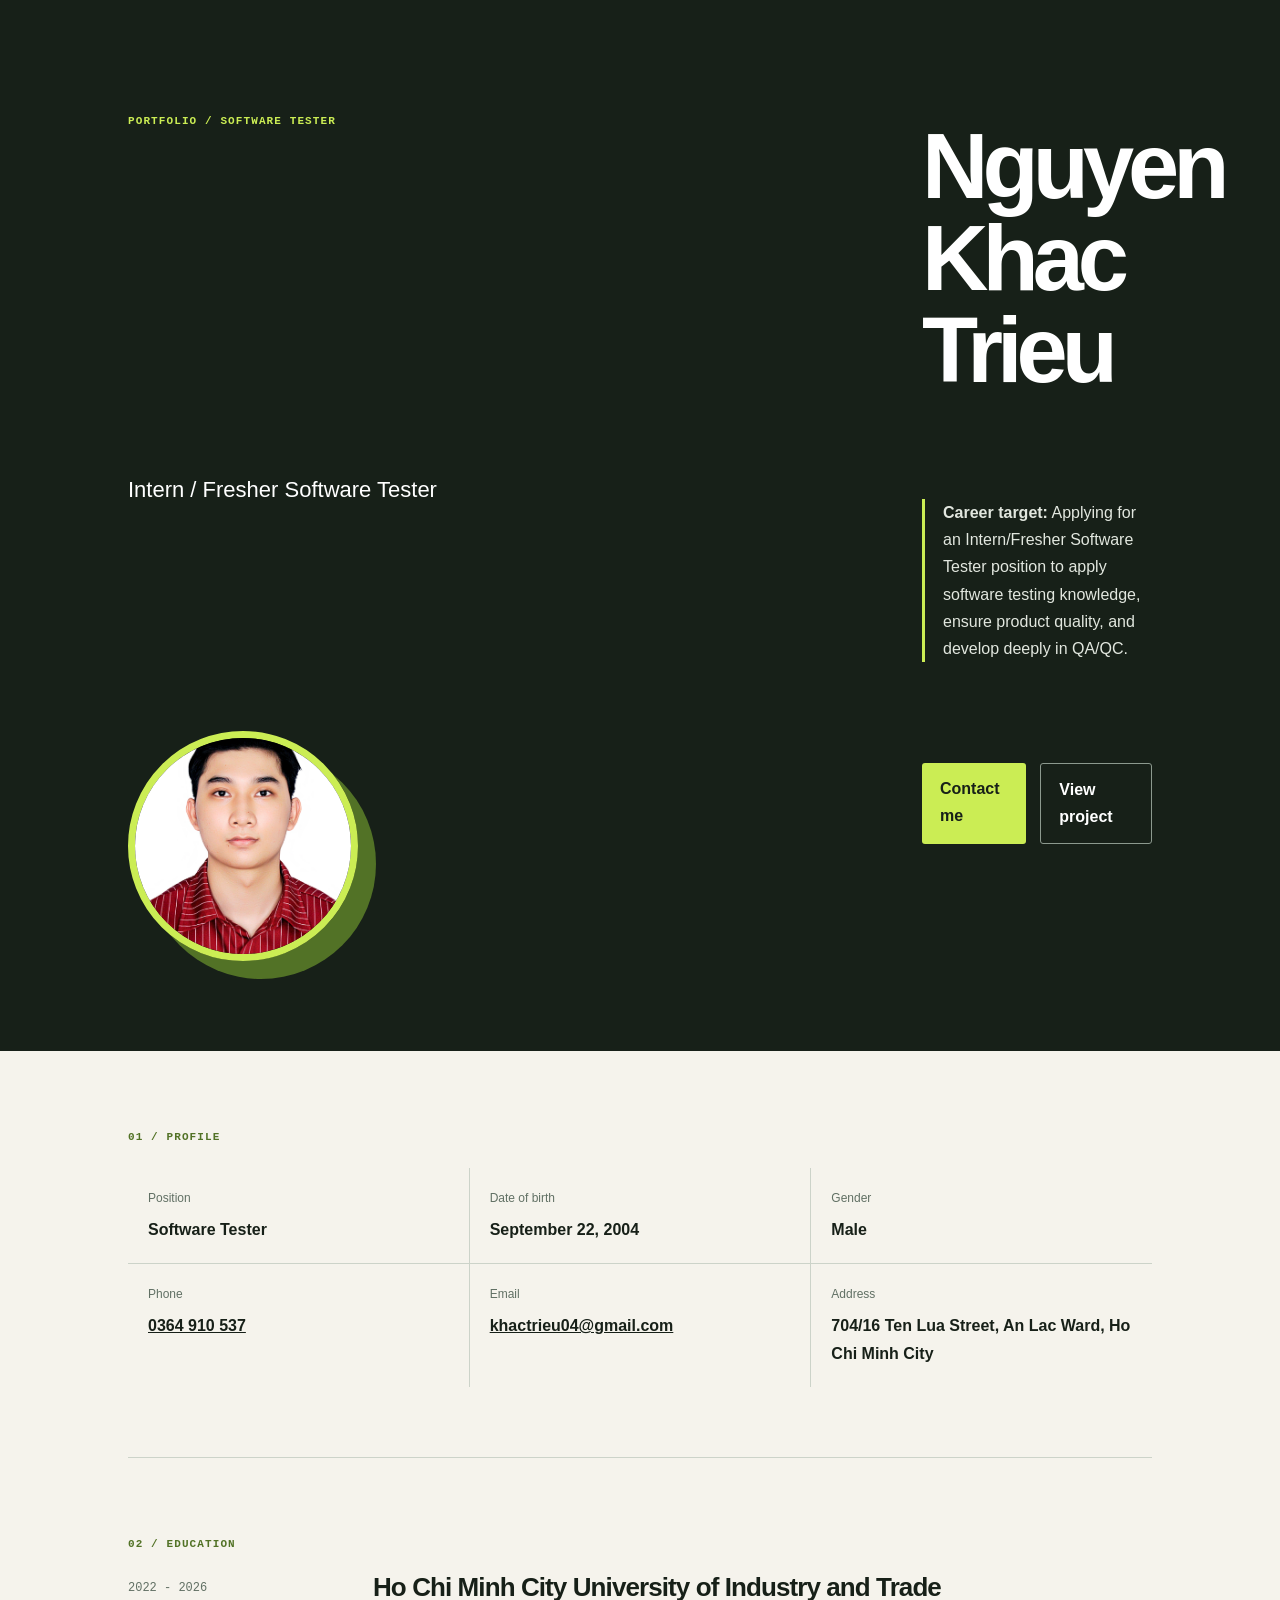
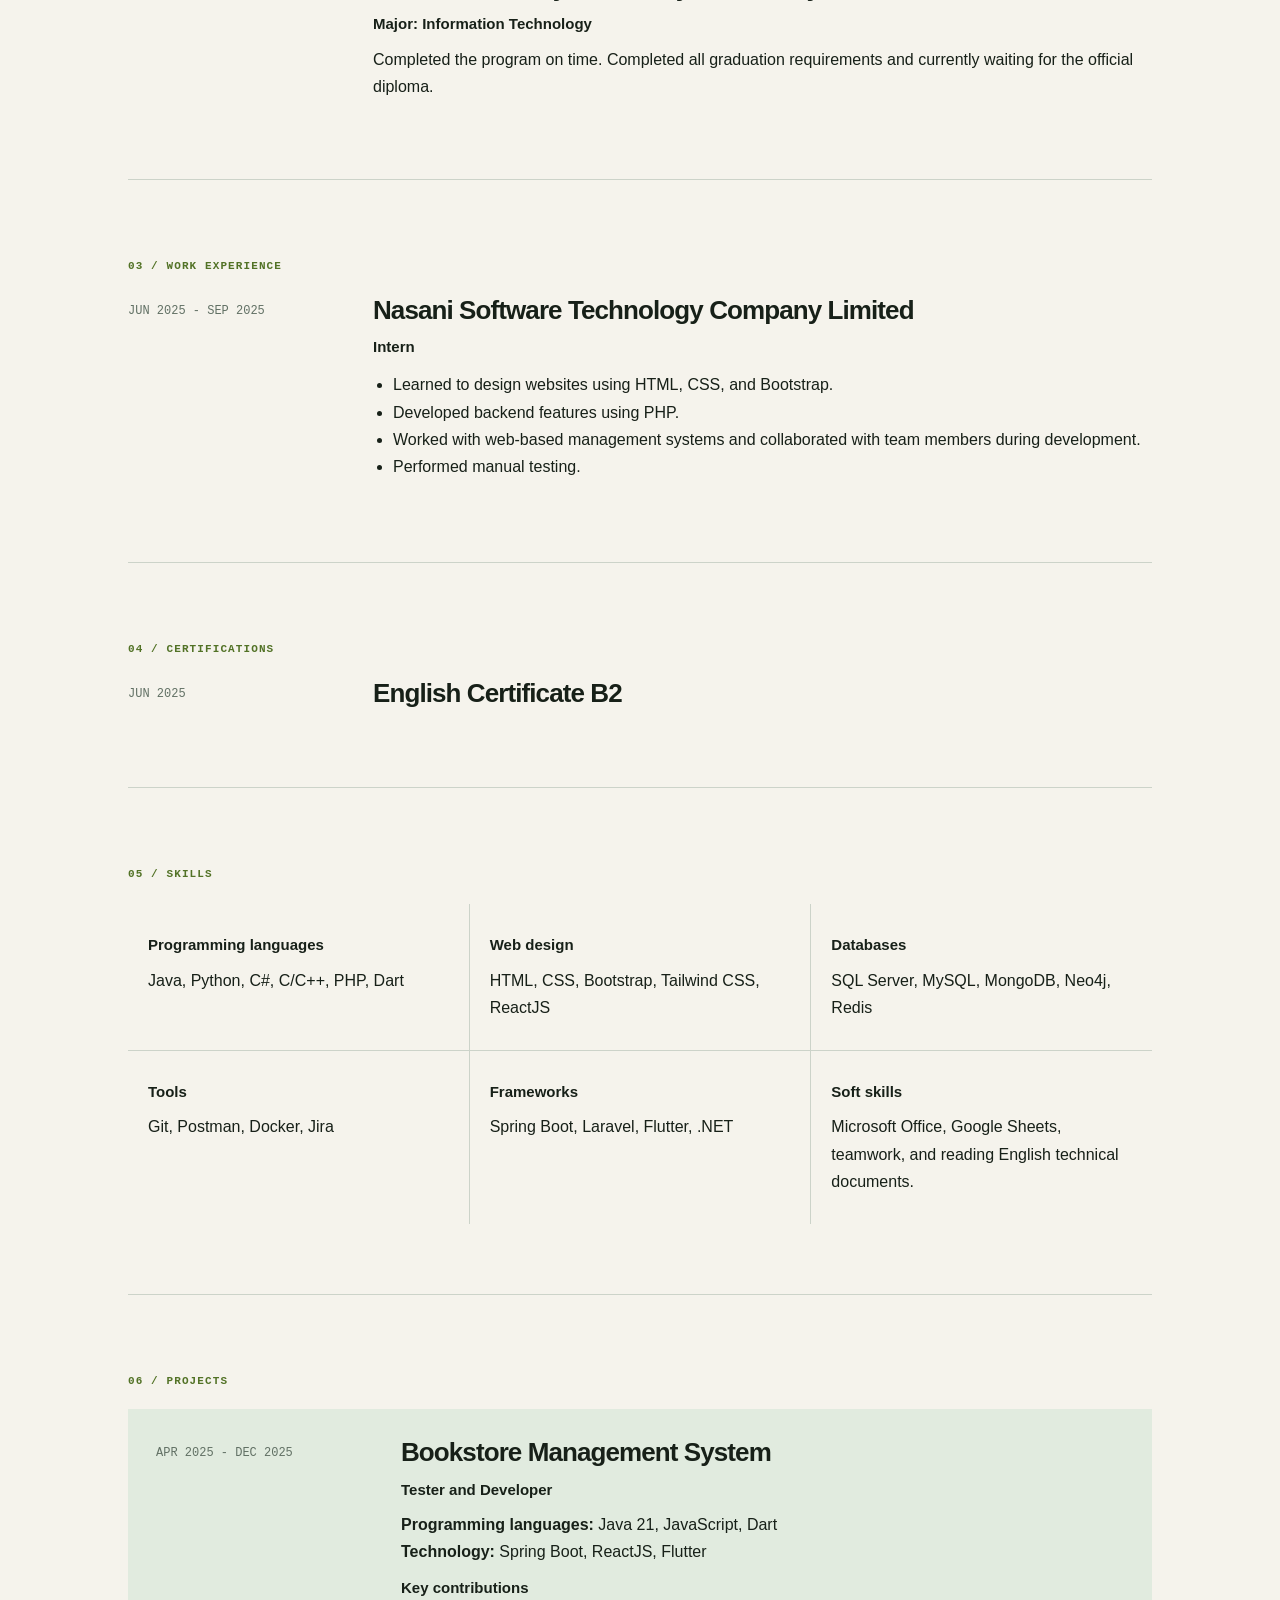
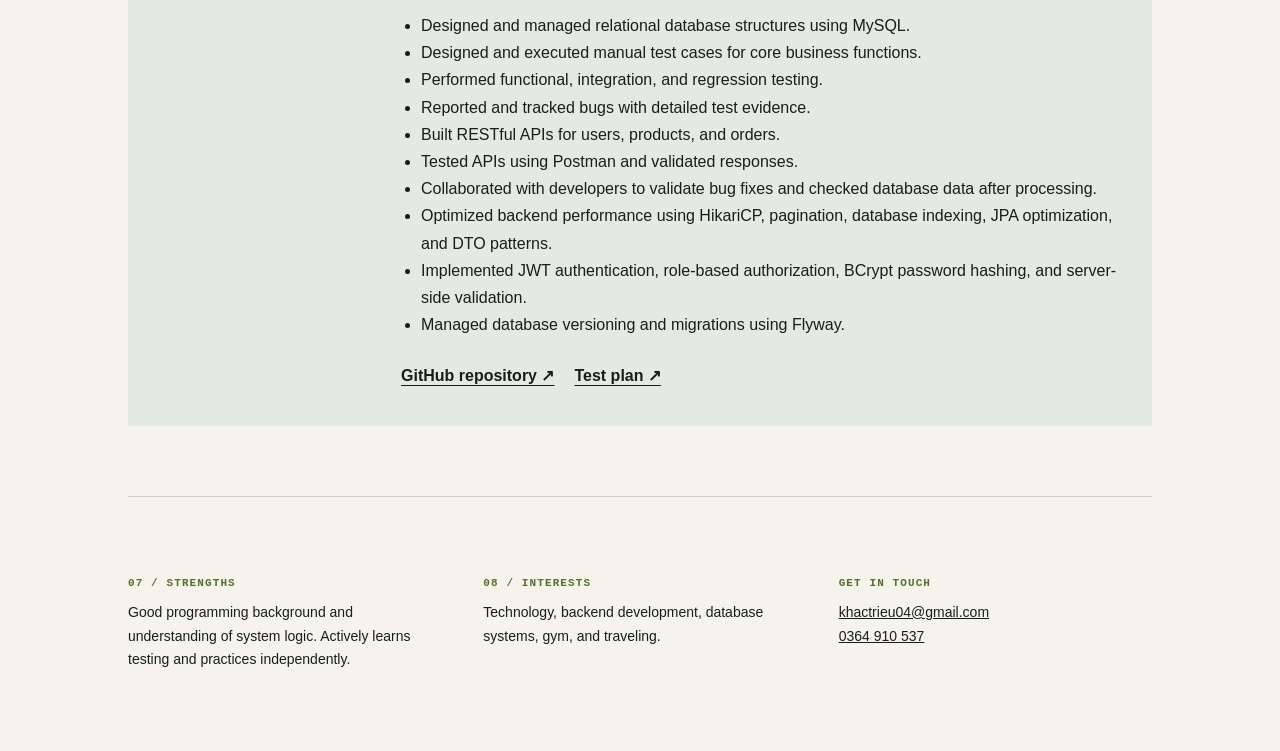
==== index.html @ 290a9544 "Create personal Software Tester portfolio" ====
<!doctype html>
<html lang="en">
  <head>
    <meta charset="UTF-8" />
    <meta name="viewport" content="width=device-width, initial-scale=1.0" />
    <title>Nguyen Khac Trieu | Software Tester</title>
    <link rel="stylesheet" href="styles.css" />
    <link rel="stylesheet" href="profile.css" />
  </head>
  <body>
    <header class="hero">
      <div class="container hero-content">
        <p class="label">PORTFOLIO / SOFTWARE TESTER</p>
        <h1>Nguyen Khac Trieu</h1>
        <p class="subtitle">Intern / Fresher Software Tester</p>
        <p class="target">
          <b>Career target:</b> Applying for an Intern/Fresher Software Tester
          position to apply software testing knowledge, ensure product quality,
          and develop deeply in QA/QC.
        </p>
        <img
          class="profile-photo"
          src="./img/avt.jpg"
          alt="Nguyen Khac Trieu profile placeholder"
        />
        <div class="buttons">
          <a href="mailto:khactrieu04@gmail.com">Contact me</a
          ><a class="secondary" href="#projects">View project</a>
        </div>
      </div>
    </header>

    <main class="container">
      <section>
        <p class="label">01 / PROFILE</p>
        <div class="profile-grid">
          <div><span>Position</span><b>Software Tester</b></div>
          <div><span>Date of birth</span><b>September 22, 2004</b></div>
          <div><span>Gender</span><b>Male</b></div>
          <div>
            <span>Phone</span><b><a href="tel:+84364910537">0364 910 537</a></b>
          </div>
          <div>
            <span>Email</span
            ><b
              ><a href="mailto:khactrieu04@gmail.com"
                >khactrieu04@gmail.com</a
              ></b
            >
          </div>
          <div>
            <span>Address</span
            ><b>704/16 Ten Lua Street, An Lac Ward, Ho Chi Minh City</b>
          </div>
        </div>
      </section>

      <section>
        <p class="label">02 / EDUCATION</p>
        <article>
          <div class="date">2022 - 2026</div>
          <div>
            <h2>Ho Chi Minh City University of Industry and Trade</h2>
            <h3>Major: Information Technology</h3>
            <p>
              Completed the program on time. Completed all graduation
              requirements and currently waiting for the official diploma.
            </p>
          </div>
        </article>
      </section>

      <section>
        <p class="label">03 / WORK EXPERIENCE</p>
        <article>
          <div class="date">JUN 2025 - SEP 2025</div>
          <div>
            <h2>Nasani Software Technology Company Limited</h2>
            <h3>Intern</h3>
            <ul>
              <li>
                Learned to design websites using HTML, CSS, and Bootstrap.
              </li>
              <li>Developed backend features using PHP.</li>
              <li>
                Worked with web-based management systems and collaborated with
                team members during development.
              </li>
              <li>Performed manual testing.</li>
            </ul>
          </div>
        </article>
      </section>

      <section>
        <p class="label">04 / CERTIFICATIONS</p>
        <article>
          <div class="date">JUN 2025</div>
          <div><h2>English Certificate B2</h2></div>
        </article>
      </section>

      <section>
        <p class="label">05 / SKILLS</p>
        <div class="skills">
          <div>
            <h3>Programming languages</h3>
            <p>Java, Python, C#, C/C++, PHP, Dart</p>
          </div>
          <div>
            <h3>Web design</h3>
            <p>HTML, CSS, Bootstrap, Tailwind CSS, ReactJS</p>
          </div>
          <div>
            <h3>Databases</h3>
            <p>SQL Server, MySQL, MongoDB, Neo4j, Redis</p>
          </div>
          <div>
            <h3>Tools</h3>
            <p>Git, Postman, Docker, Jira</p>
          </div>
          <div>
            <h3>Frameworks</h3>
            <p>Spring Boot, Laravel, Flutter, .NET</p>
          </div>
          <div>
            <h3>Soft skills</h3>
            <p>
              Microsoft Office, Google Sheets, teamwork, and reading English
              technical documents.
            </p>
          </div>
        </div>
      </section>

      <section id="projects">
        <p class="label">06 / PROJECTS</p>
        <article class="project">
          <div class="date">APR 2025 - DEC 2025</div>
          <div>
            <h2>Bookstore Management System</h2>
            <h3>Tester and Developer</h3>
            <p>
              <b>Programming languages:</b> Java 21, JavaScript, Dart<br /><b
                >Technology:</b
              >
              Spring Boot, ReactJS, Flutter
            </p>
            <h3>Key contributions</h3>
            <ul>
              <li>
                Designed and managed relational database structures using MySQL.
              </li>
              <li>
                Designed and executed manual test cases for core business
                functions.
              </li>
              <li>
                Performed functional, integration, and regression testing.
              </li>
              <li>Reported and tracked bugs with detailed test evidence.</li>
              <li>Built RESTful APIs for users, products, and orders.</li>
              <li>Tested APIs using Postman and validated responses.</li>
              <li>
                Collaborated with developers to validate bug fixes and checked
                database data after processing.
              </li>
              <li>
                Optimized backend performance using HikariCP, pagination,
                database indexing, JPA optimization, and DTO patterns.
              </li>
              <li>
                Implemented JWT authentication, role-based authorization, BCrypt
                password hashing, and server-side validation.
              </li>
              <li>Managed database versioning and migrations using Flyway.</li>
            </ul>
            <p class="links">
              <a
                href="https://github.com/khactrieu04-hash/BE_DATN_BookStore"
                target="_blank"
                rel="noreferrer"
                >GitHub repository ↗</a
              ><a
                href="https://drive.google.com/drive/folders/1tPNM1lKvEVLTZhK18m5TtWA1KqALMdjG?usp=sharing"
                target="_blank"
                rel="noreferrer"
                >Test plan ↗</a
              >
            </p>
          </div>
        </article>
      </section>

      <section class="three-columns">
        <div>
          <p class="label">07 / STRENGTHS</p>
          <p>
            Good programming background and understanding of system logic.
            Actively learns testing and practices independently.
          </p>
        </div>
        <div>
          <p class="label">08 / INTERESTS</p>
          <p>
            Technology, backend development, database systems, gym, and
            traveling.
          </p>
        </div>
        <div>
          <p class="label">GET IN TOUCH</p>
          <p>
            <a href="mailto:khactrieu04@gmail.com">khactrieu04@gmail.com</a
            ><br /><a href="tel:+84364910537">0364 910 537</a>
          </p>
        </div>
      </section>
    </main>
  </body>
</html>
---- styles.css ----
:root {
  --ink: #172018;
  --paper: #f5f3ec;
  --green: #527226;
  --line: #ccd3c9;
}
* {
  box-sizing: border-box;
}
html {
  scroll-behavior: smooth;
}
body {
  margin: 0;
  background: var(--paper);
  color: var(--ink);
  font:
    16px/1.7 Arial,
    sans-serif;
}
.container {
  max-width: 1080px;
  margin: auto;
  padding: 0 28px;
}
.hero {
  background: var(--ink);
  color: #fff;
  padding: 105px 0 90px;
}
.label {
  font: 11px/1.4 monospace;
  letter-spacing: 0.1em;
  color: var(--green);
  font-weight: bold;
}
.hero .label {
  color: #cbed54;
}
.hero h1 {
  font-size: clamp(48px, 8vw, 92px);
  line-height: 1;
  letter-spacing: -0.065em;
  margin: 15px 0;
}
.subtitle {
  font-size: 22px;
  margin: 0;
}
.target {
  max-width: 700px;
  border-left: 3px solid #cbed54;
  padding-left: 18px;
  margin-top: 28px;
  color: #e2e7df;
}
.buttons {
  display: flex;
  gap: 14px;
  margin-top: 32px;
}
.buttons a {
  background: #cbed54;
  color: var(--ink);
  font-weight: bold;
  text-decoration: none;
  padding: 12px 18px;
  border-radius: 3px;
}
.buttons .secondary {
  background: transparent;
  color: #fff;
  border: 1px solid #8c998e;
}
section {
  padding: 70px 0;
  border-bottom: 1px solid var(--line);
}
.profile-grid,
.skills {
  display: grid;
  grid-template-columns: repeat(3, 1fr);
  gap: 1px;
  background: var(--line);
  margin-top: 22px;
}
.profile-grid div,
.skills div {
  background: var(--paper);
  padding: 20px;
}
.profile-grid span {
  display: block;
  color: #617064;
  font-size: 12px;
  margin-bottom: 8px;
}
.profile-grid a,
.links a,
.three-columns a {
  color: inherit;
}
article {
  display: grid;
  grid-template-columns: 210px 1fr;
  gap: 35px;
  margin-top: 20px;
}
.date {
  font: 12px/1.5 monospace;
  color: #617064;
  padding-top: 7px;
}
h2 {
  font-size: 26px;
  line-height: 1.2;
  letter-spacing: -0.035em;
  margin: 0 0 8px;
}
h3 {
  font-size: 15px;
  margin: 8px 0;
}
p {
  margin: 9px 0;
}
ul {
  padding-left: 20px;
  margin: 12px 0;
}
.project {
  background: #e1ebdf;
  padding: 28px;
}
.links {
  display: flex;
  gap: 20px;
  flex-wrap: wrap;
  margin-top: 24px;
}
.links a {
  font-weight: bold;
  text-underline-offset: 4px;
}
.three-columns {
  display: grid;
  grid-template-columns: repeat(3, 1fr);
  gap: 42px;
  border-bottom: 0;
}
.three-columns p:not(.label) {
  font-size: 14px;
}
@media (max-width: 700px) {
  .container {
    padding: 0 20px;
  }
  .hero {
    padding: 70px 0;
  }
  .profile-grid,
  .skills,
  .three-columns {
    grid-template-columns: 1fr;
    gap: 1px;
  }
  article {
    grid-template-columns: 1fr;
    gap: 8px;
  }
  .project {
    padding: 20px;
  }
  .buttons {
    flex-wrap: wrap;
  }
  section {
    padding: 50px 0;
  }
}
---- profile.css ----
.hero-content {
  display: grid;
  grid-template-columns: 1fr 230px;
  gap: 60px;
  align-items: start;
}

.profile-photo {
  width: 230px;
  height: 230px;
  object-fit: cover;
  border: 7px solid #cbed54;
  border-radius: 50%;
  box-shadow: 18px 18px 0 #527226;
}

@media (max-width: 700px) {
  .hero-content {
    grid-template-columns: 1fr;
    gap: 35px;
  }
  .profile-photo {
    width: 165px;
    height: 165px;
    grid-row: 1;
  }
}
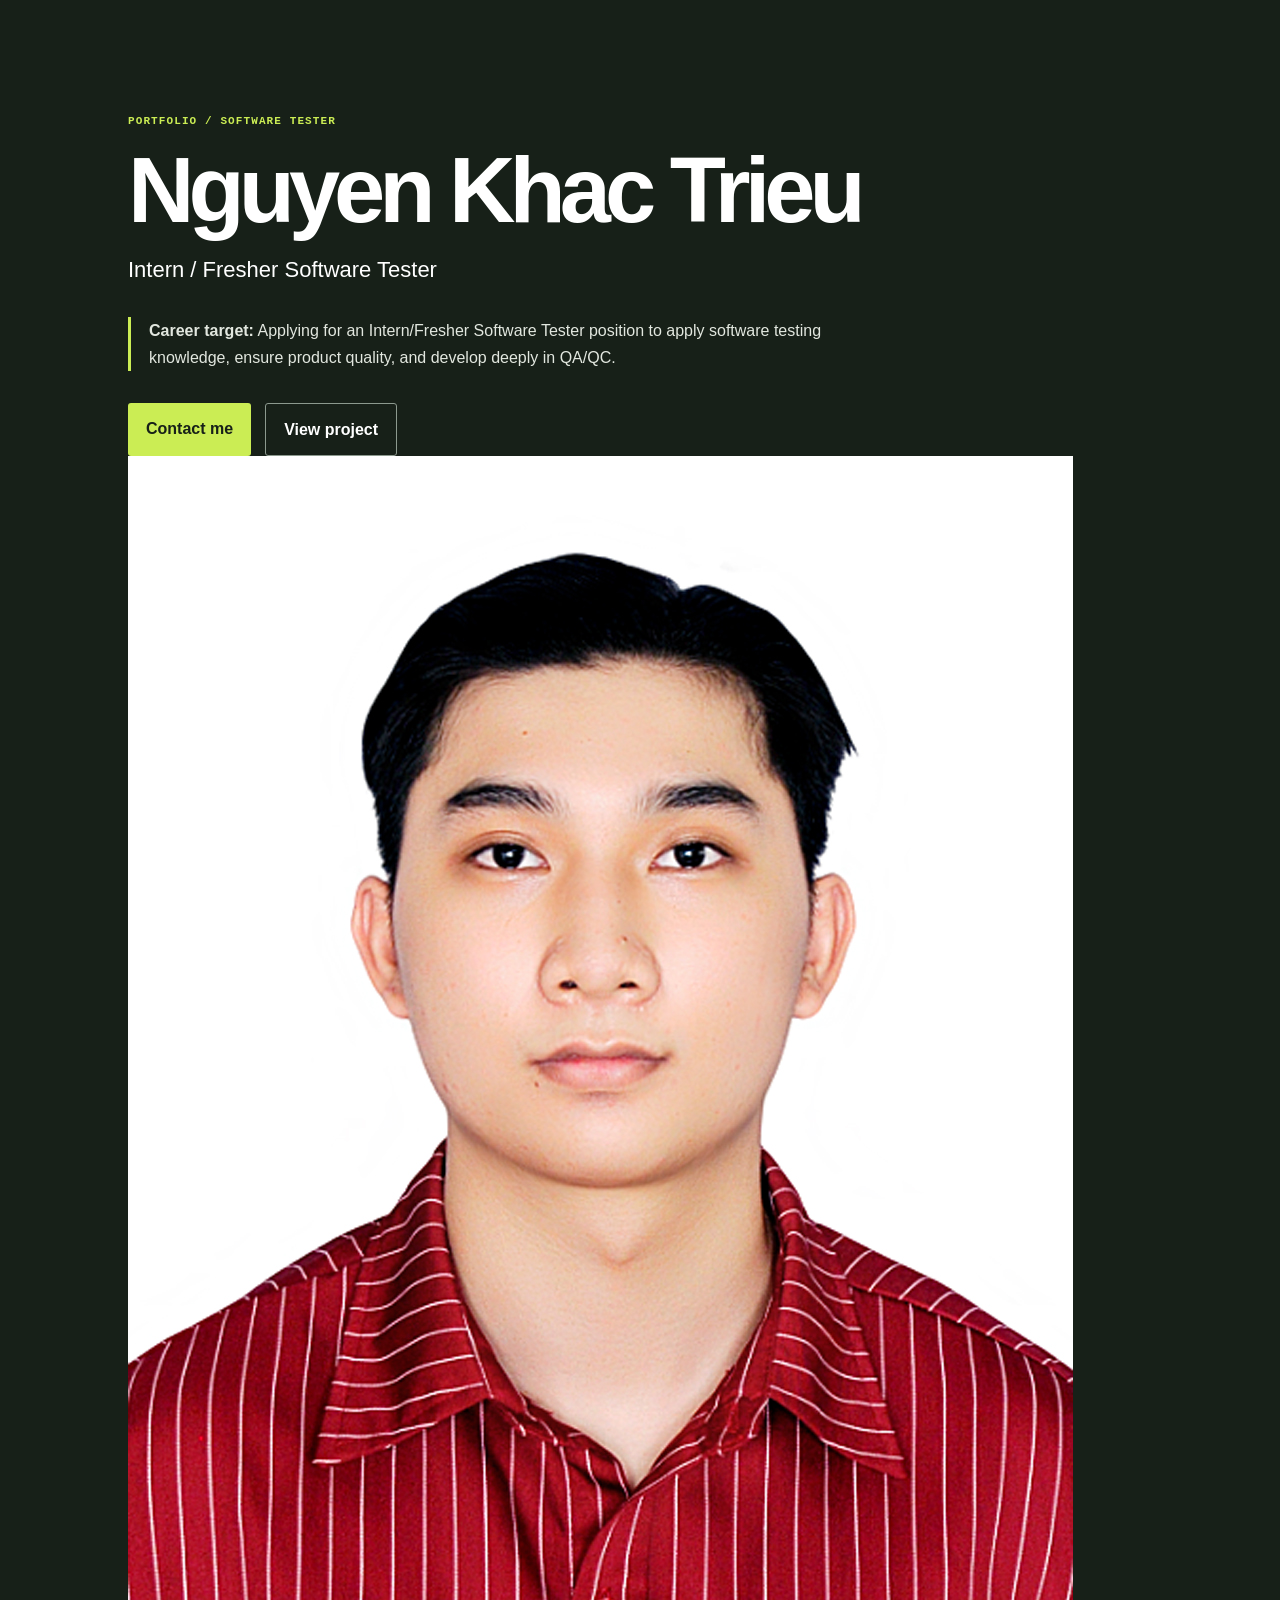
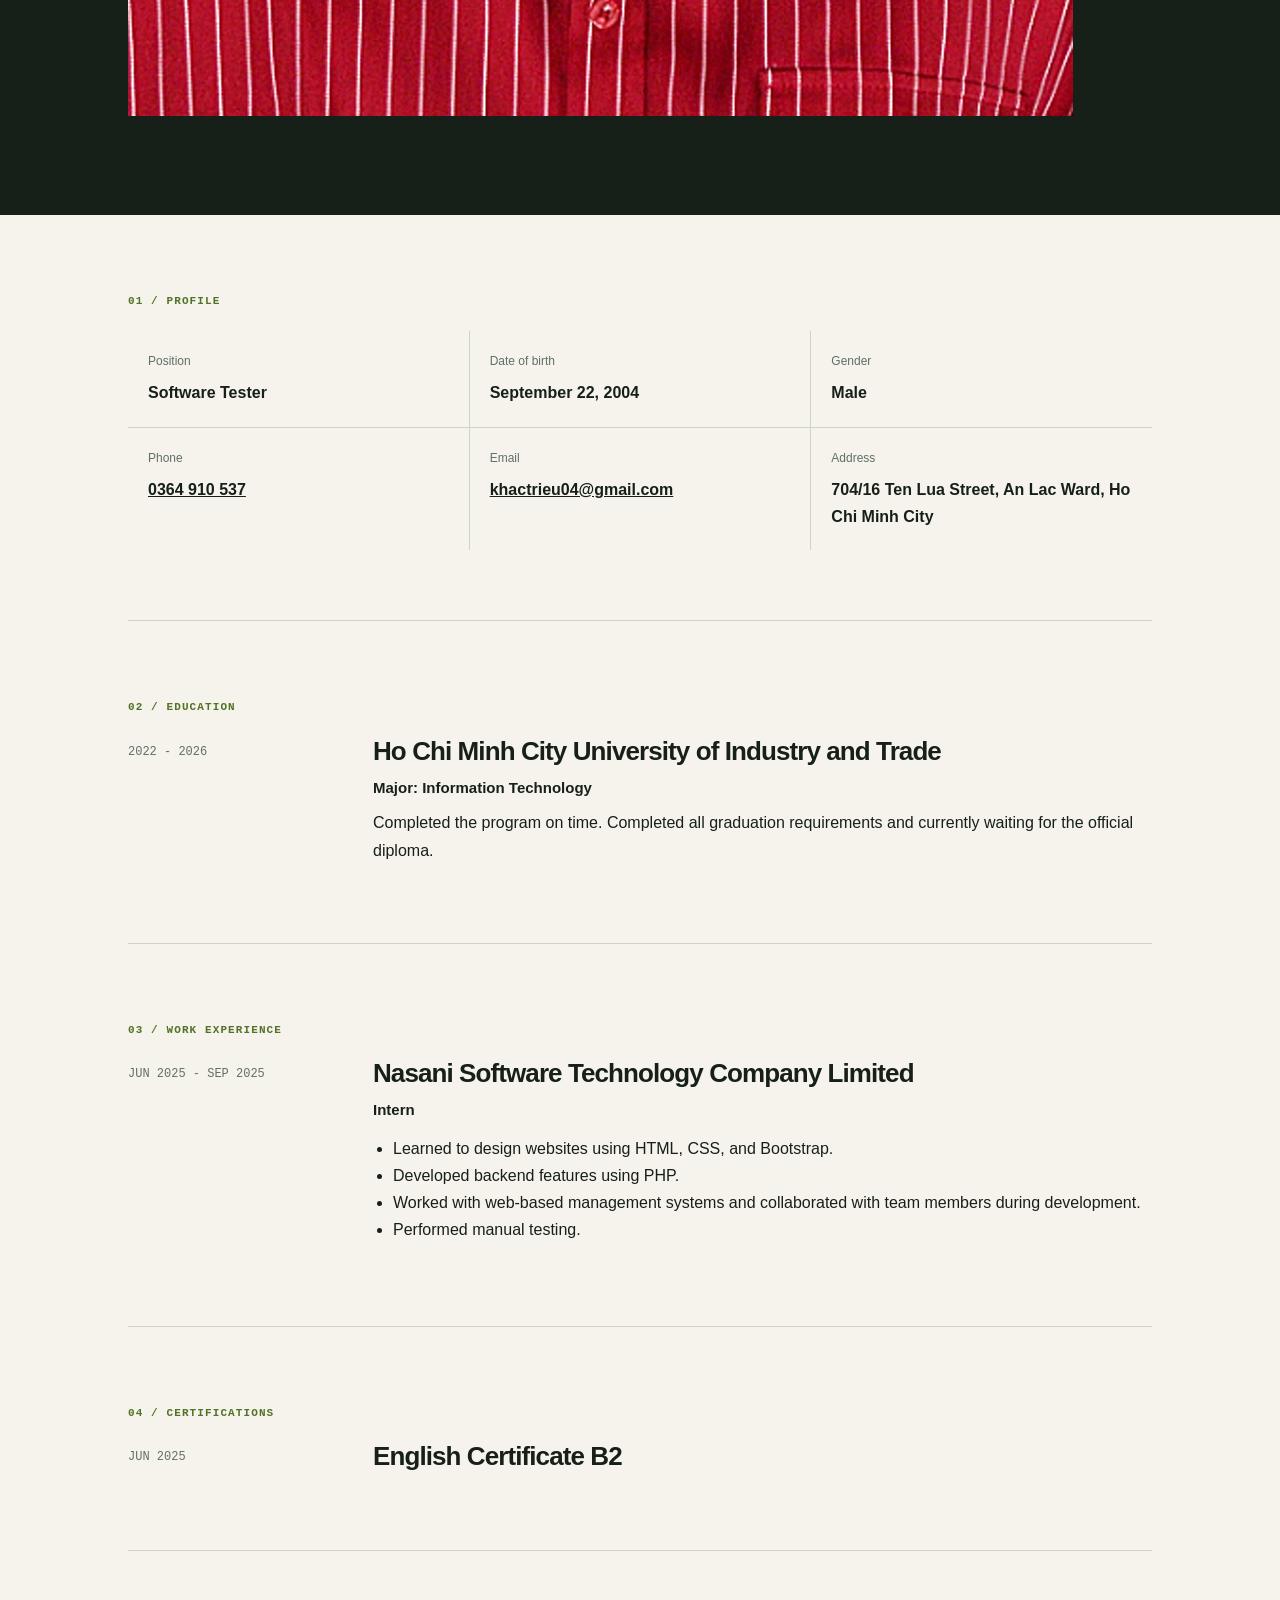
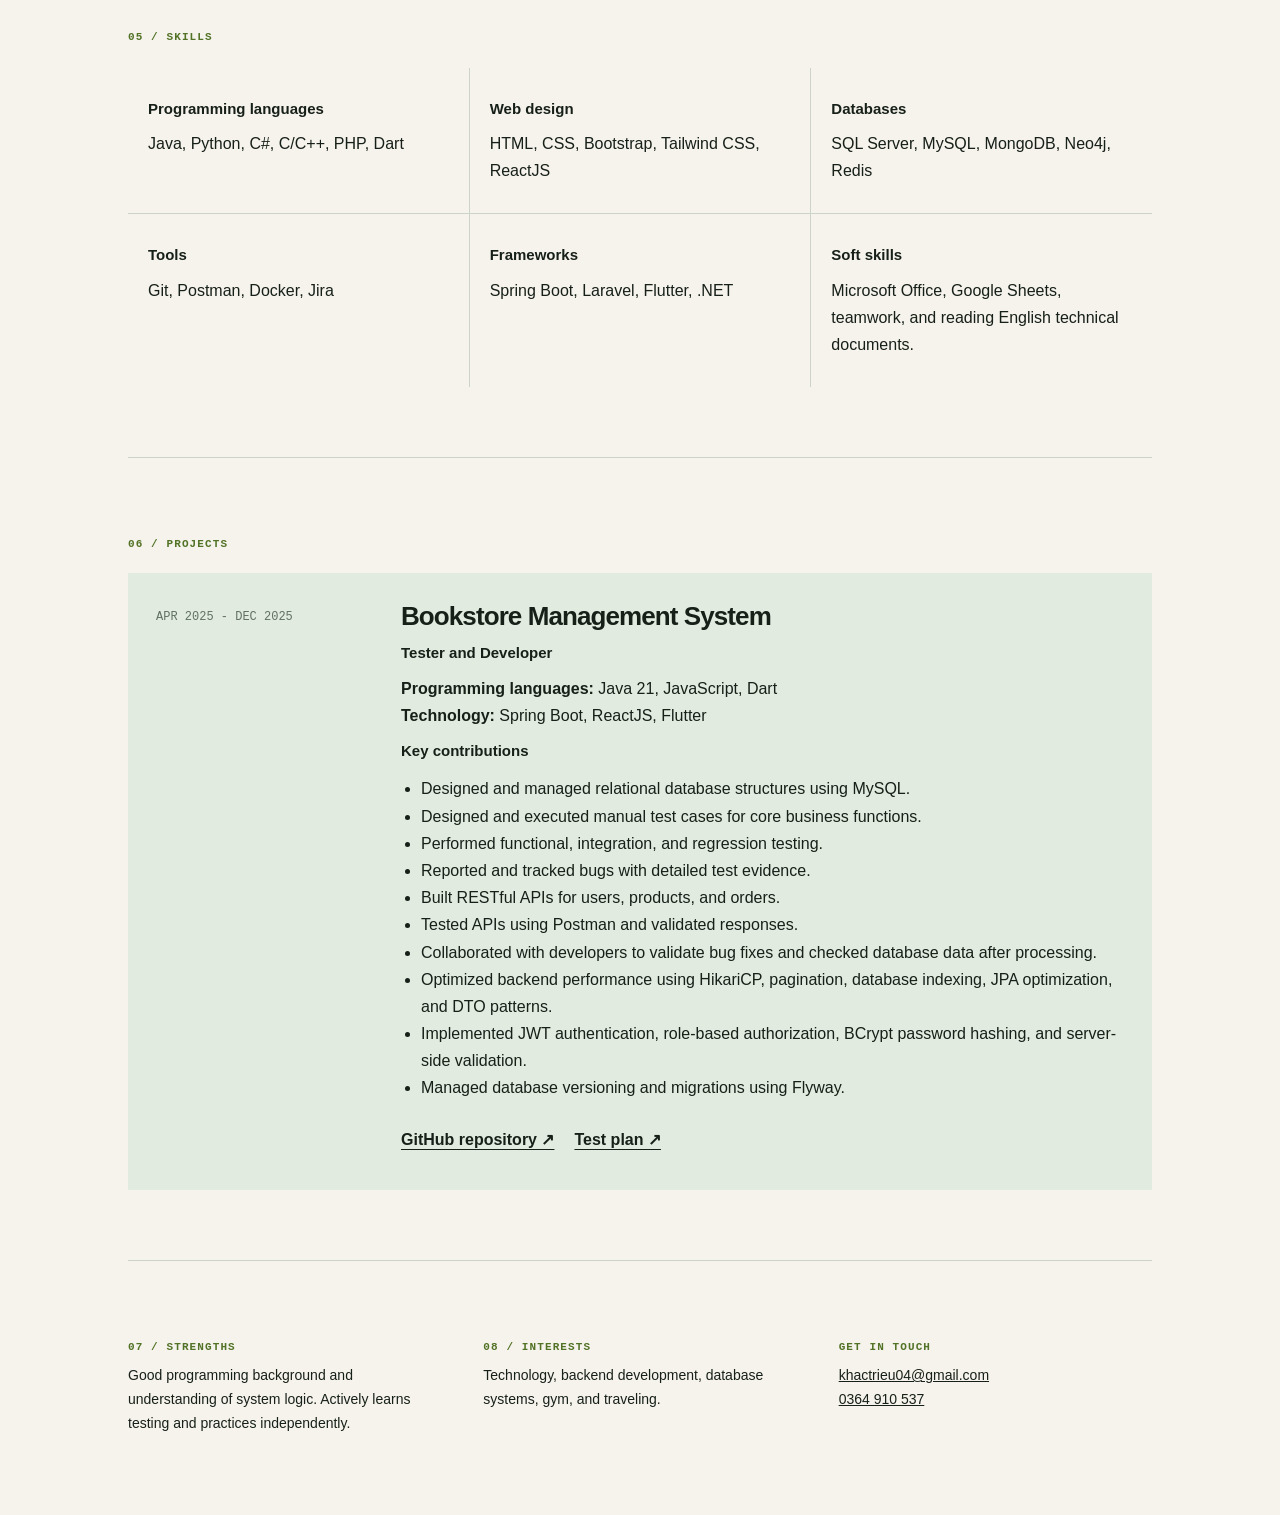
==== commit b6ed62e7: "Adjust header layout v1.1" ====
--- a/index.html
+++ b/index.html
@@ -10,23 +10,30 @@
   <body>
     <header class="hero">
       <div class="container hero-content">
-        <p class="label">PORTFOLIO / SOFTWARE TESTER</p>
-        <h1>Nguyen Khac Trieu</h1>
-        <p class="subtitle">Intern / Fresher Software Tester</p>
-        <p class="target">
-          <b>Career target:</b> Applying for an Intern/Fresher Software Tester
-          position to apply software testing knowledge, ensure product quality,
-          and develop deeply in QA/QC.
-        </p>
+        <div class="hero-text">
+          <p class="label">PORTFOLIO / SOFTWARE TESTER</p>
+
+          <h1>Nguyen Khac Trieu</h1>
+
+          <p class="subtitle">Intern / Fresher Software Tester</p>
+
+          <p class="target">
+            <b>Career target:</b> Applying for an Intern/Fresher Software Tester
+            position to apply software testing knowledge, ensure product
+            quality, and develop deeply in QA/QC.
+          </p>
+
+          <div class="buttons">
+            <a href="mailto:khactrieu04@gmail.com">Contact me</a>
+            <a class="secondary" href="#projects">View project</a>
+          </div>
+        </div>
+
         <img
           class="profile-photo"
           src="./img/avt.jpg"
-          alt="Nguyen Khac Trieu profile placeholder"
+          alt="Nguyen Khac Trieu"
         />
-        <div class="buttons">
-          <a href="mailto:khactrieu04@gmail.com">Contact me</a
-          ><a class="secondary" href="#projects">View project</a>
-        </div>
       </div>
     </header>
 
--- a/profile.css
+++ b/profile.css
@@ -1,27 +1,28 @@
-.hero-content {
-  display: grid;
-  grid-template-columns: 1fr 230px;
-  gap: 60px;
-  align-items: start;
-}
+<header class="hero">
+  <div class="container hero-content">
+    <div class="hero-text">
+      <p class="label">PORTFOLIO / SOFTWARE TESTER</p>
 
-.profile-photo {
-  width: 230px;
-  height: 230px;
-  object-fit: cover;
-  border: 7px solid #cbed54;
-  border-radius: 50%;
-  box-shadow: 18px 18px 0 #527226;
-}
+      <h1>Nguyen Khac Trieu</h1>
 
-@media (max-width: 700px) {
-  .hero-content {
-    grid-template-columns: 1fr;
-    gap: 35px;
-  }
-  .profile-photo {
-    width: 165px;
-    height: 165px;
-    grid-row: 1;
-  }
-}
+      <p class="subtitle">Intern / Fresher Software Tester</p>
+
+      <p class="target">
+        <b>Career target:</b> Applying for an Intern/Fresher Software Tester
+        position to apply software testing knowledge, ensure product quality,
+        and develop deeply in QA/QC.
+      </p>
+
+      <div class="buttons">
+        <a href="mailto:khactrieu04@gmail.com">Contact me</a>
+        <a class="secondary" href="#projects">View project</a>
+      </div>
+    </div>
+
+    <img
+      class="profile-photo"
+      src="./img/avt.jpg"
+      alt="Nguyen Khac Trieu"
+    />
+  </div>
+</header>
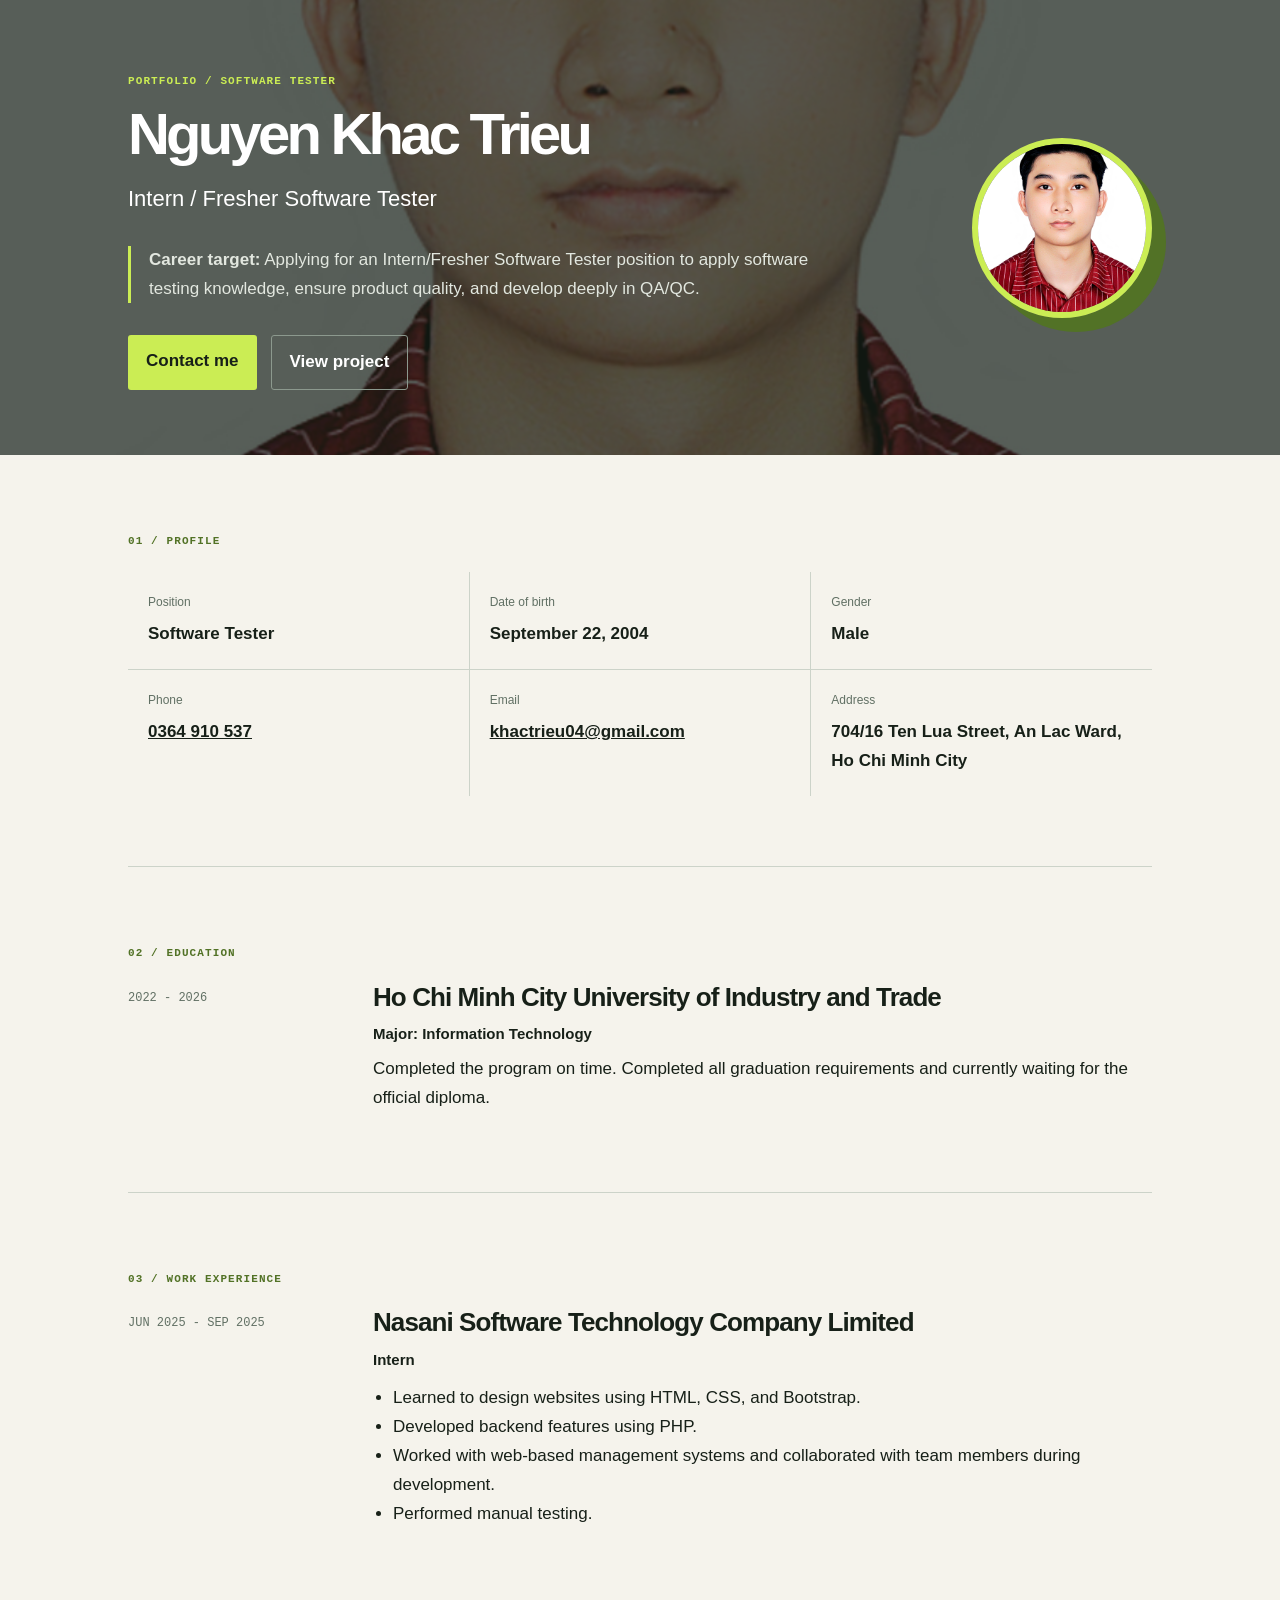
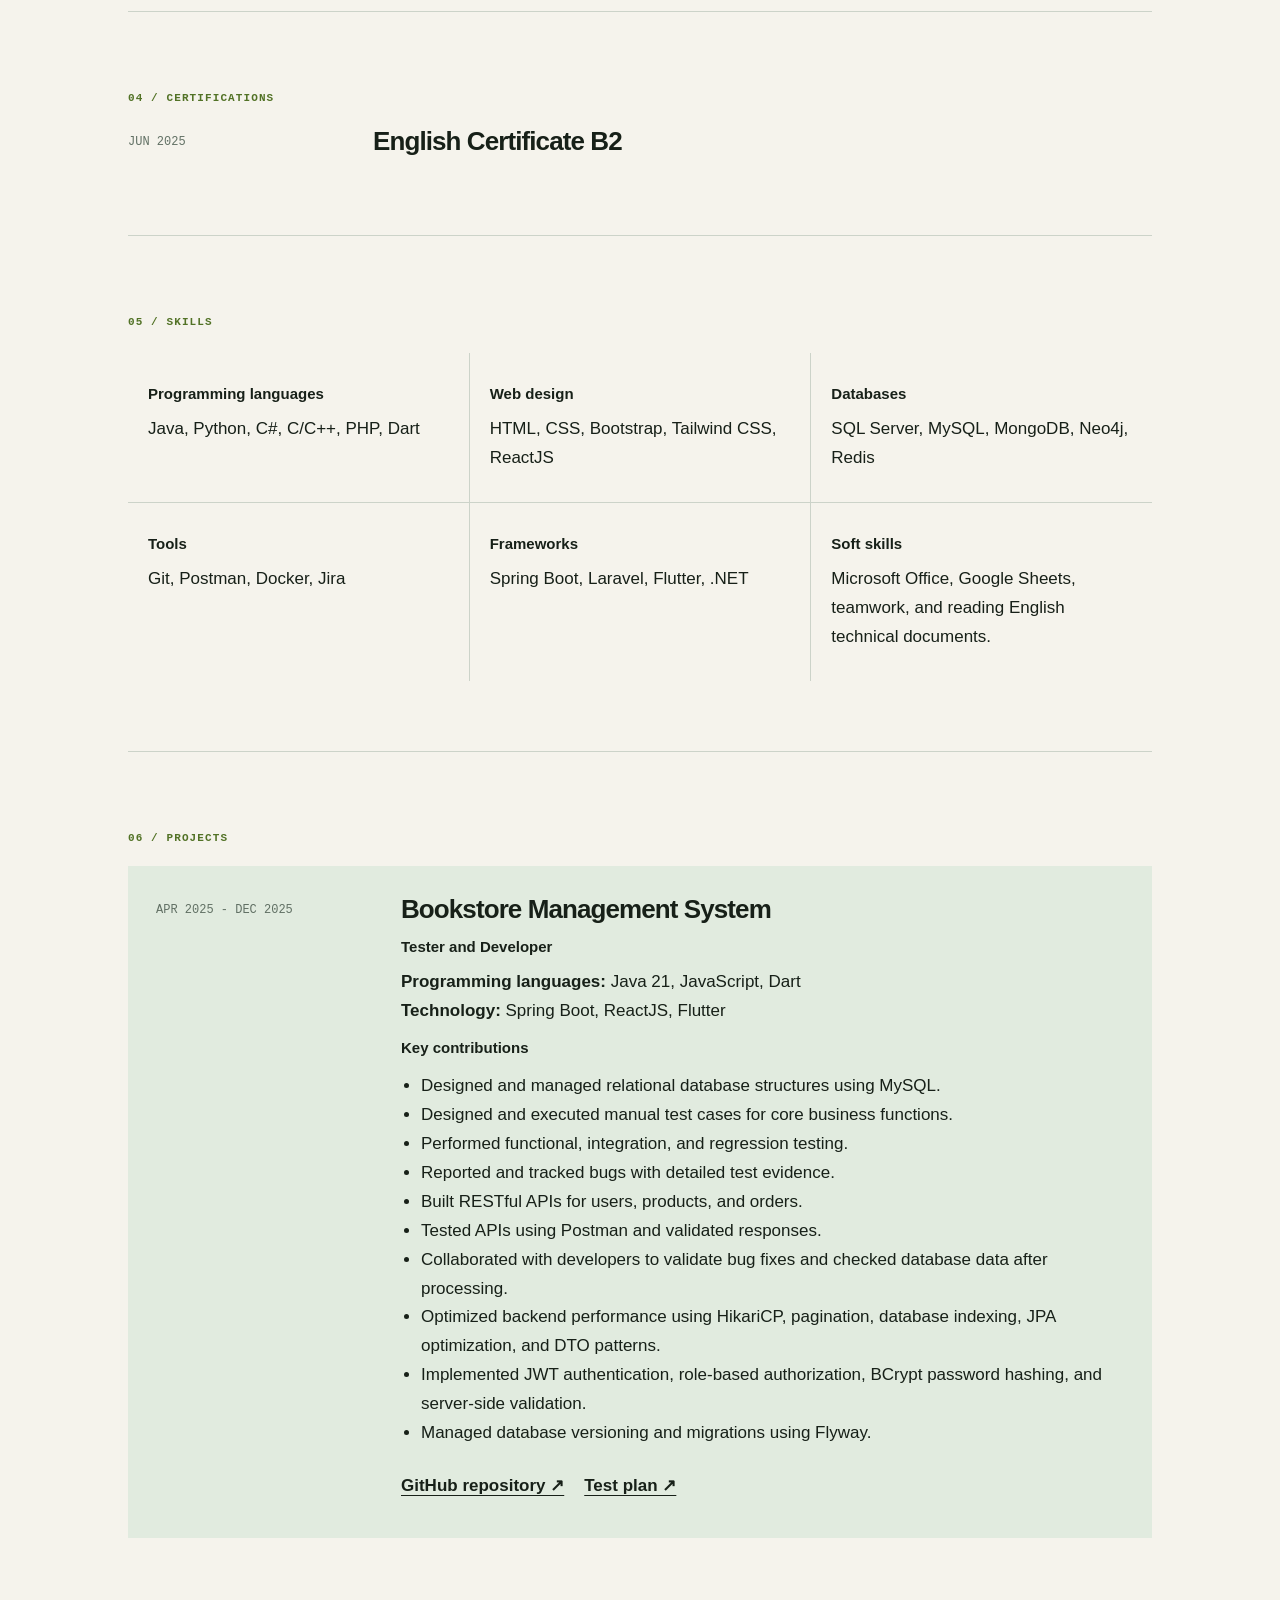
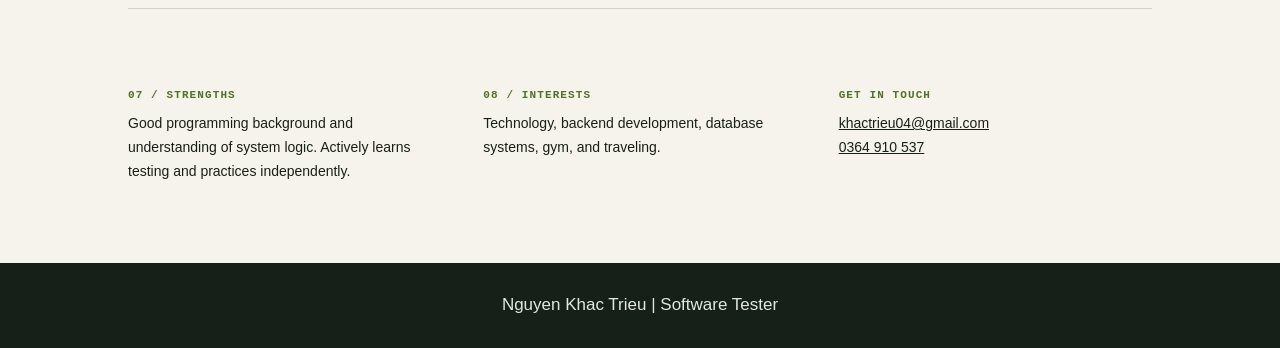
==== commit 87f58ab8: "add background header and css header" ====
--- a/index.html
+++ b/index.html
@@ -9,6 +9,17 @@
   </head>
   <body>
     <header class="hero">
+      <video
+        class="hero-video"
+        autoplay
+        muted
+        loop
+        playsinline
+        poster="./img/avt.jpg"
+        aria-hidden="true"
+      >
+        <source src="./img/background.mp4" type="video/mp4" />
+      </video>
       <div class="container hero-content">
         <div class="hero-text">
           <p class="label">PORTFOLIO / SOFTWARE TESTER</p>
@@ -223,5 +234,11 @@
         </div>
       </section>
     </main>
+
+    <footer class="site-footer">
+      <div class="container">
+        <p>Nguyen Khac Trieu | Software Tester</p>
+      </div>
+    </footer>
   </body>
 </html>
--- a/styles.css
+++ b/styles.css
@@ -15,7 +15,7 @@
   background: var(--paper);
   color: var(--ink);
   font:
-    16px/1.7 Arial,
+    17px/1.7 Arial,
     sans-serif;
 }
 .container {
@@ -24,9 +24,55 @@
   padding: 0 28px;
 }
 .hero {
+  position: relative;
+  isolation: isolate;
+  overflow: hidden;
   background: var(--ink);
   color: #fff;
   padding: 105px 0 90px;
+}
+.hero::before {
+  content: "";
+  position: absolute;
+  inset: 0;
+  z-index: -1;
+  background: rgba(23, 32, 24, 0.72);
+}
+.hero-video {
+  position: absolute;
+  inset: 0;
+  z-index: -2;
+  width: 100%;
+  height: 100%;
+  object-fit: cover;
+}
+.hero-content {
+  position: relative;
+  z-index: 1;
+  display: grid;
+  grid-template-columns: minmax(0, 1fr) 180px;
+  align-items: center;
+  gap: 60px;
+}
+.hero-text {
+  min-width: 0;
+  animation: slide-in 0.8s ease-out both;
+}
+.profile-photo {
+  width: 150px;
+  aspect-ratio: 1;
+  object-fit: cover;
+  border: 4px solid #cbed54;
+  border-radius: 50%;
+  justify-self: end;
+  transition:
+    transform 0.35s ease,
+    box-shadow 0.35s ease;
+  animation: fade-in 1s ease-out 0.2s both;
+}
+.profile-photo:hover {
+  transform: scale(1.06) rotate(3deg);
+  box-shadow: 0 0 0 8px rgba(203, 237, 84, 0.18);
 }
 .label {
   font: 11px/1.4 monospace;
@@ -66,11 +112,22 @@
   text-decoration: none;
   padding: 12px 18px;
   border-radius: 3px;
+  transition:
+    transform 0.25s ease,
+    background 0.25s ease;
+}
+.buttons a:hover {
+  background: #e1ff78;
+  transform: translateY(-3px);
 }
 .buttons .secondary {
   background: transparent;
   color: #fff;
   border: 1px solid #8c998e;
+}
+.buttons .secondary:hover {
+  background: #fff;
+  color: var(--ink);
 }
 section {
   padding: 70px 0;
@@ -151,12 +208,49 @@
 .three-columns p:not(.label) {
   font-size: 14px;
 }
+.site-footer {
+  background: var(--ink);
+  color: #e2e7df;
+  padding: 28px 0;
+  text-align: center;
+}
+.site-footer p {
+  margin: 0;
+}
+@keyframes slide-in {
+  from {
+    opacity: 0;
+    transform: translateX(-24px);
+  }
+  to {
+    opacity: 1;
+    transform: translateX(0);
+  }
+}
+@keyframes fade-in {
+  from {
+    opacity: 0;
+    transform: scale(0.85);
+  }
+  to {
+    opacity: 1;
+    transform: scale(1);
+  }
+}
 @media (max-width: 700px) {
   .container {
     padding: 0 20px;
   }
   .hero {
     padding: 70px 0;
+  }
+  .hero-content {
+    grid-template-columns: 1fr;
+    gap: 30px;
+  }
+  .profile-photo {
+    width: 135px;
+    justify-self: start;
   }
   .profile-grid,
   .skills,
--- a/profile.css
+++ b/profile.css
@@ -1,28 +1,45 @@
-<header class="hero">
-  <div class="container hero-content">
-    <div class="hero-text">
-      <p class="label">PORTFOLIO / SOFTWARE TESTER</p>
+.hero {
+  padding: 65px 0;
+}
 
-      <h1>Nguyen Khac Trieu</h1>
+.hero h1 {
+  font-size: clamp(40px, 4.8vw, 58px);
+  line-height: 1.05;
+}
 
-      <p class="subtitle">Intern / Fresher Software Tester</p>
+.hero-content {
+  display: grid;
+  grid-template-columns: minmax(0, 1fr) 180px;
+  gap: 60px;
+  align-items: center;
+}
 
-      <p class="target">
-        <b>Career target:</b> Applying for an Intern/Fresher Software Tester
-        position to apply software testing knowledge, ensure product quality,
-        and develop deeply in QA/QC.
-      </p>
+.hero-text {
+  max-width: 700px;
+}
 
-      <div class="buttons">
-        <a href="mailto:khactrieu04@gmail.com">Contact me</a>
-        <a class="secondary" href="#projects">View project</a>
-      </div>
-    </div>
+.profile-photo {
+  width: 180px;
+  height: 180px;
+  object-fit: cover;
+  border: 6px solid #cbed54;
+  border-radius: 50%;
+  box-shadow: 14px 14px 0 #527226;
+}
 
-    <img
-      class="profile-photo"
-      src="./img/avt.jpg"
-      alt="Nguyen Khac Trieu"
-    />
-  </div>
-</header>+@media (max-width: 700px) {
+  .hero {
+    padding: 55px 0;
+  }
+
+  .hero-content {
+    grid-template-columns: 1fr;
+    gap: 28px;
+  }
+
+  .profile-photo {
+    width: 145px;
+    height: 145px;
+    grid-row: 1;
+  }
+}
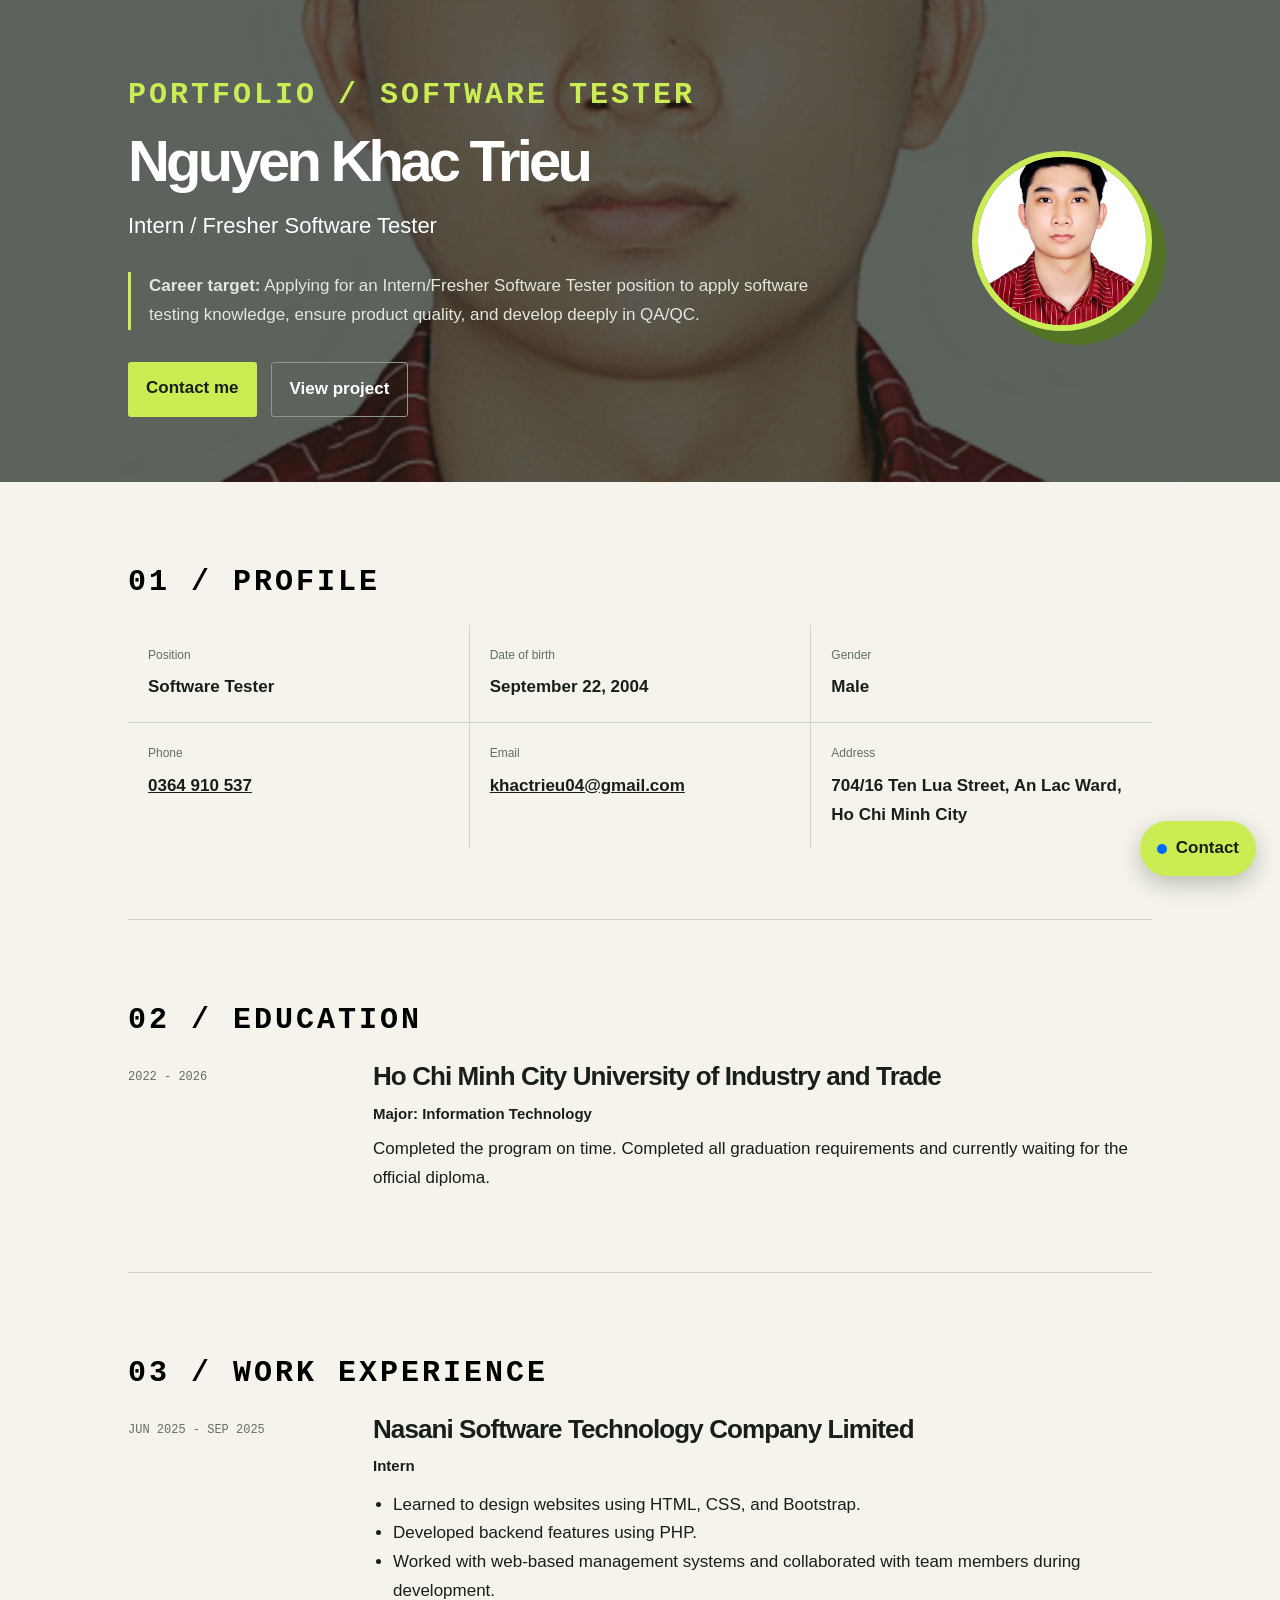
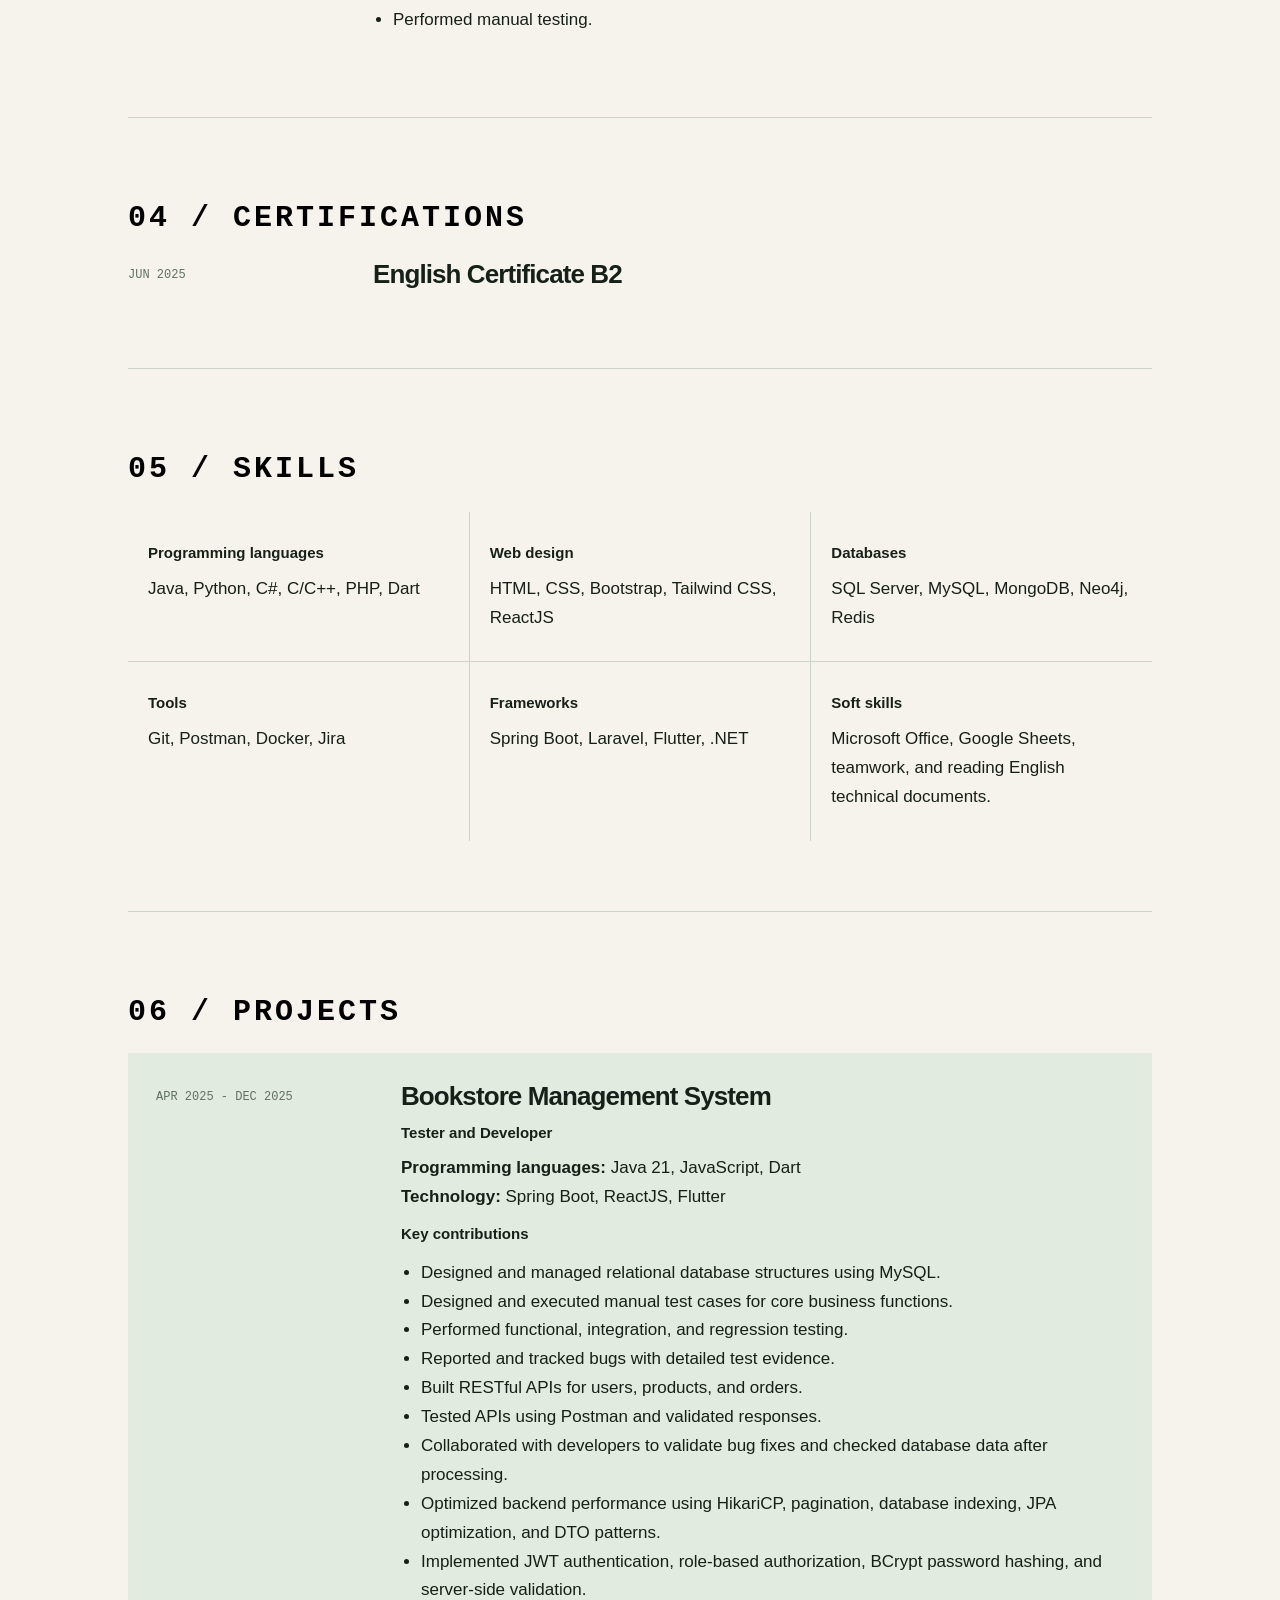
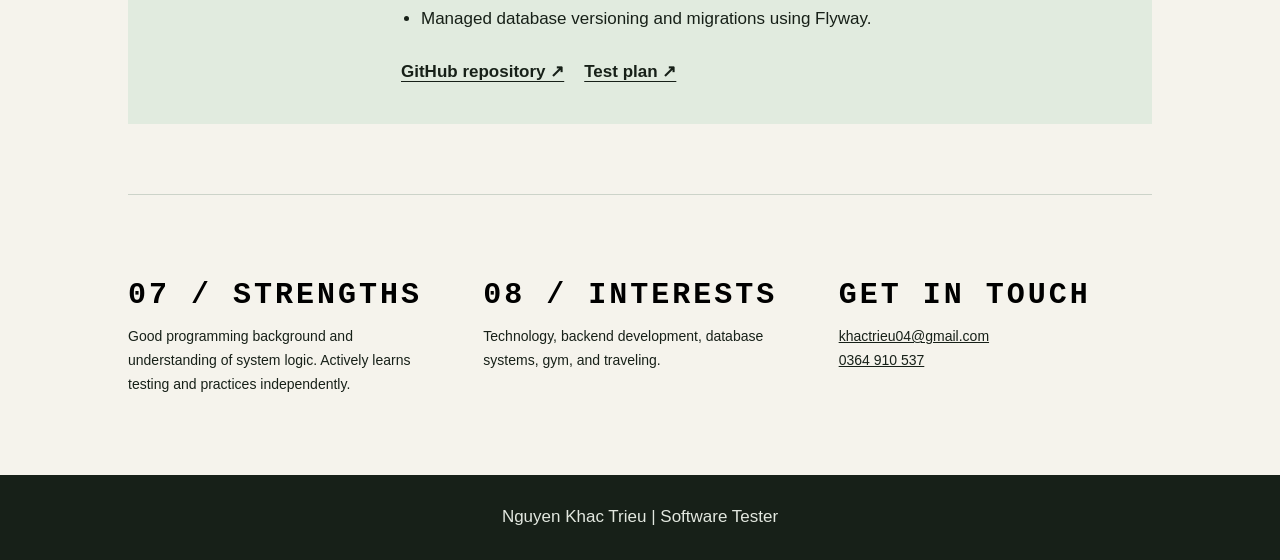
==== commit 8d258908: "update new page v1.4" ====
--- a/index.html
+++ b/index.html
@@ -240,5 +240,63 @@
         <p>Nguyen Khac Trieu | Software Tester</p>
       </div>
     </footer>
+
+    <aside class="contact-widget" aria-label="Contact menu">
+      <div class="contact-panel" hidden>
+        <div class="contact-panel-header">
+          <strong>Contact me</strong>
+          <button class="contact-close" type="button" aria-label="Đóng menu">
+            ×
+          </button>
+        </div>
+        <div class="contact-links">
+          <a href="./zalo-qr.html" target="_blank" rel="noreferrer">
+            <img
+              src="https://cdn.simpleicons.org/zalo/FFFFFF"
+              alt=""
+              aria-hidden="true"
+            />
+            <span>Zalo</span>
+          </a>
+          <a
+            href="https://www.facebook.com/trieu.khac.3745"
+            target="_blank"
+            rel="noreferrer"
+          >
+            <img
+              src="https://cdn.simpleicons.org/facebook/FFFFFF"
+              alt=""
+              aria-hidden="true"
+            />
+            <span>Facebook</span>
+          </a>
+          <a href="mailto:khactrieu04@gmail.com">
+            <span class="email-icon" aria-hidden="true">@</span>
+            <span>Email</span>
+          </a>
+        </div>
+      </div>
+      <button class="contact-toggle" type="button" aria-expanded="false">
+        <span class="contact-pulse" aria-hidden="true"></span>
+        <span>Contact</span>
+      </button>
+    </aside>
+
+    <script>
+      const contactToggle = document.querySelector(".contact-toggle");
+      const contactPanel = document.querySelector(".contact-panel");
+      const contactClose = document.querySelector(".contact-close");
+
+      contactToggle.addEventListener("click", () => {
+        const isOpen = contactToggle.getAttribute("aria-expanded") === "true";
+        contactToggle.setAttribute("aria-expanded", String(!isOpen));
+        contactPanel.hidden = isOpen;
+      });
+
+      contactClose.addEventListener("click", () => {
+        contactToggle.setAttribute("aria-expanded", "false");
+        contactPanel.hidden = true;
+      });
+    </script>
   </body>
 </html>
--- a/styles.css
+++ b/styles.css
@@ -3,6 +3,7 @@
   --paper: #f5f3ec;
   --green: #527226;
   --line: #ccd3c9;
+  --black: #000;
 }
 * {
   box-sizing: border-box;
@@ -75,9 +76,9 @@
   box-shadow: 0 0 0 8px rgba(203, 237, 84, 0.18);
 }
 .label {
-  font: 11px/1.4 monospace;
+  font: 30px/1.4 monospace;
   letter-spacing: 0.1em;
-  color: var(--green);
+  color: var(--black);
   font-weight: bold;
 }
 .hero .label {
@@ -217,6 +218,106 @@
 .site-footer p {
   margin: 0;
 }
+.contact-widget {
+  position: fixed;
+  right: 24px;
+  bottom: 24px;
+  z-index: 10;
+}
+.contact-toggle {
+  display: flex;
+  align-items: center;
+  gap: 9px;
+  padding: 13px 17px;
+  border: 0;
+  border-radius: 999px;
+  background: #cbed54;
+  color: var(--ink);
+  font: inherit;
+  font-weight: bold;
+  cursor: pointer;
+  box-shadow: 0 8px 22px rgba(23, 32, 24, 0.25);
+  animation: contact-float 2.4s ease-in-out infinite;
+}
+.contact-pulse {
+  width: 10px;
+  height: 10px;
+  border-radius: 50%;
+  background: #0068ff;
+  animation: contact-pulse 1.8s infinite;
+}
+.contact-panel {
+  width: min(300px, calc(100vw - 40px));
+  margin-bottom: 12px;
+  padding: 18px;
+  background: #fff;
+  color: var(--ink);
+  box-shadow: 0 12px 35px rgba(23, 32, 24, 0.25);
+}
+.contact-panel-header {
+  display: flex;
+  align-items: center;
+  justify-content: space-between;
+  margin-bottom: 12px;
+}
+.contact-close {
+  border: 0;
+  background: transparent;
+  color: var(--ink);
+  font-size: 24px;
+  cursor: pointer;
+}
+.contact-links {
+  display: grid;
+  gap: 8px;
+}
+.contact-links a {
+  display: flex;
+  align-items: center;
+  gap: 9px;
+  padding: 9px 10px;
+  background: #e1ebdf;
+  color: var(--ink);
+  text-decoration: none;
+}
+.contact-links a:hover {
+  background: #cbed54;
+}
+.contact-links img,
+.email-icon {
+  display: inline-grid;
+  width: 25px;
+  height: 25px;
+  padding: 4px;
+  place-items: center;
+  border-radius: 6px;
+  background: #0068ff;
+  color: #fff;
+  font-weight: bold;
+}
+.contact-links a:nth-child(2) img {
+  background: #1877f2;
+}
+.contact-links a:nth-child(3) .email-icon {
+  background: #527226;
+}
+@keyframes contact-float {
+  0%,
+  100% {
+    transform: translateY(0);
+  }
+  50% {
+    transform: translateY(-5px);
+  }
+}
+@keyframes contact-pulse {
+  70% {
+    box-shadow: 0 0 0 9px rgba(0, 104, 255, 0);
+  }
+  100% {
+    box-shadow: 0 0 0 0 rgba(0, 104, 255, 0);
+  }
+}
 @keyframes slide-in {
   from {
     opacity: 0;
@@ -268,7 +369,8 @@
   .buttons {
     flex-wrap: wrap;
   }
-  section {
-    padding: 50px 0;
-  }
-}
+  .contact-widget {
+    right: 14px;
+    bottom: 14px;
+  }
+}
--- a/profile.css
+++ b/profile.css
@@ -43,3 +43,31 @@
     grid-row: 1;
   }
 }
+.hero {
+  position: relative;
+  isolation: isolate;
+  overflow: hidden;
+  background: #172018;
+}
+
+.hero-video {
+  position: absolute;
+  inset: 0;
+  z-index: 0;
+  width: 100%;
+  height: 100%;
+  object-fit: cover;
+}
+
+.hero::before {
+  content: "";
+  position: absolute;
+  inset: 0;
+  z-index: 1;
+  background: rgba(23, 32, 24, 0.7);
+}
+
+.hero-content {
+  position: relative;
+  z-index: 2;
+}
